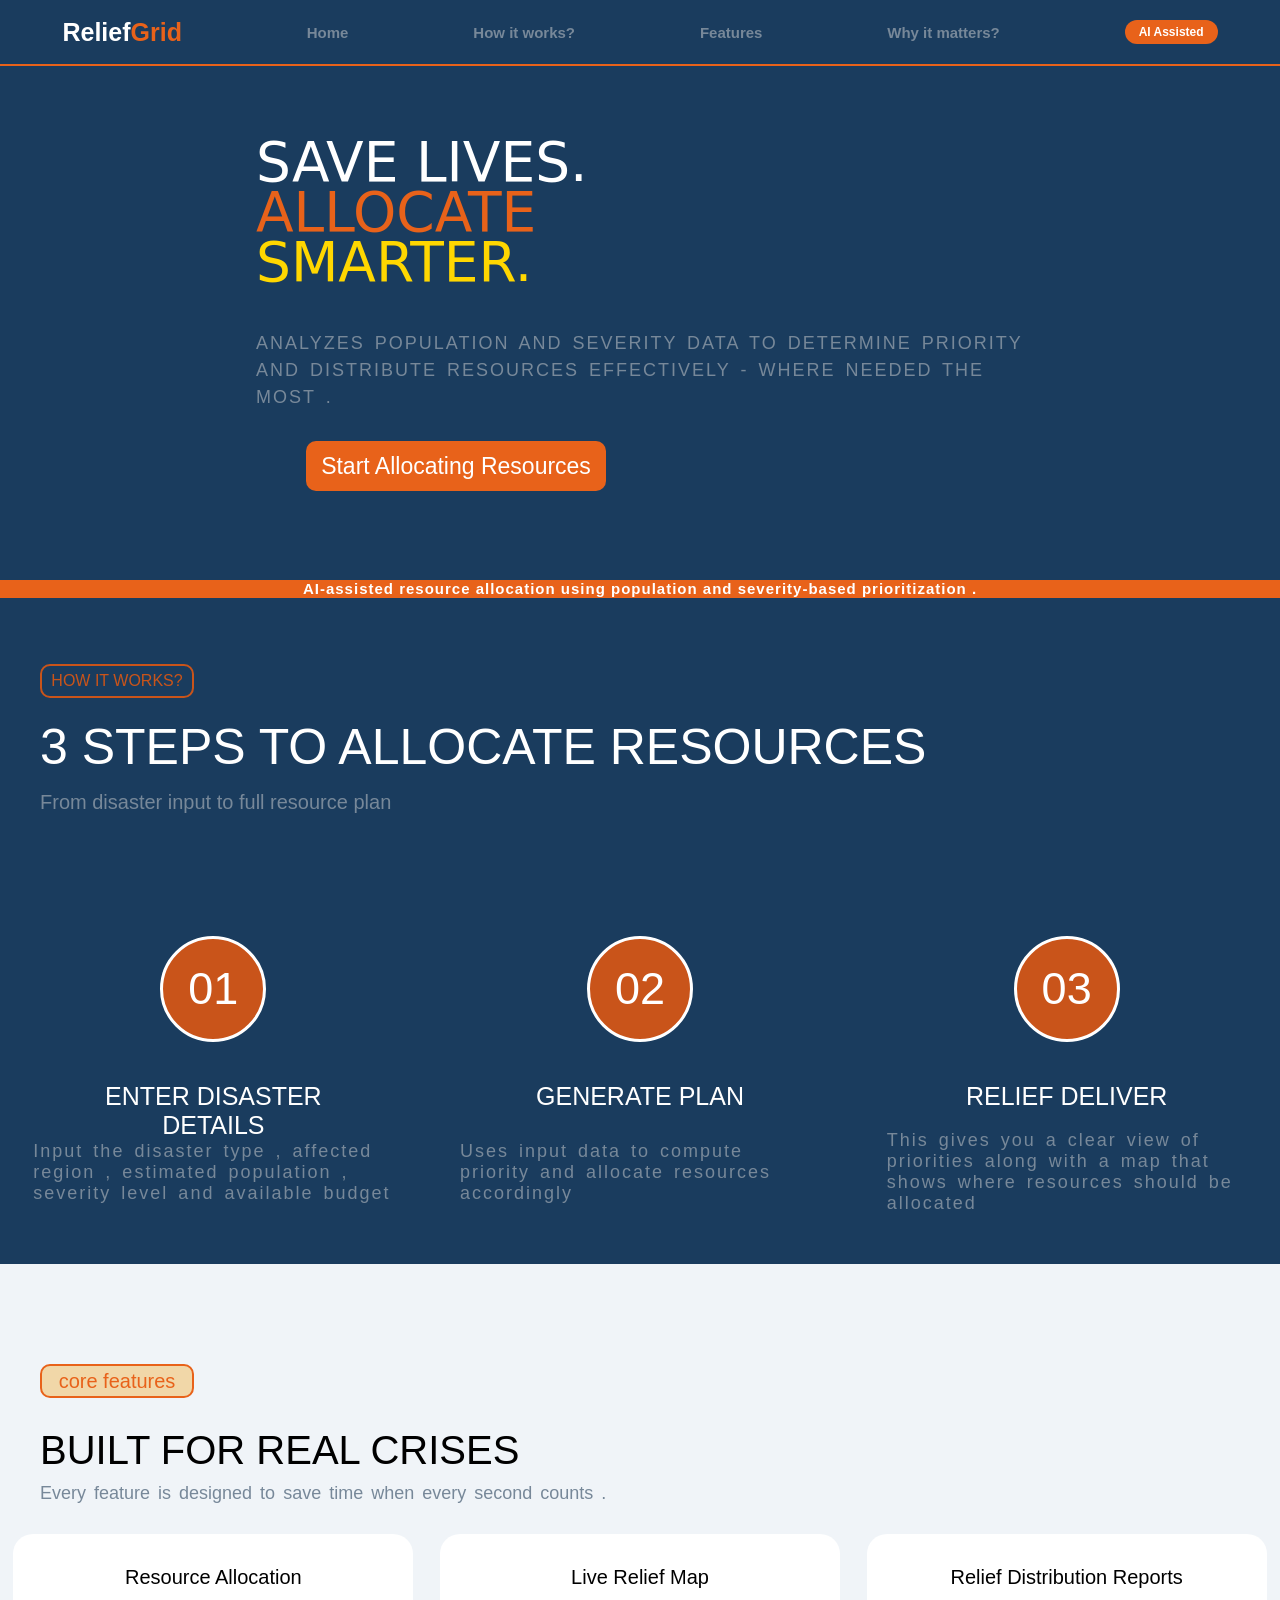
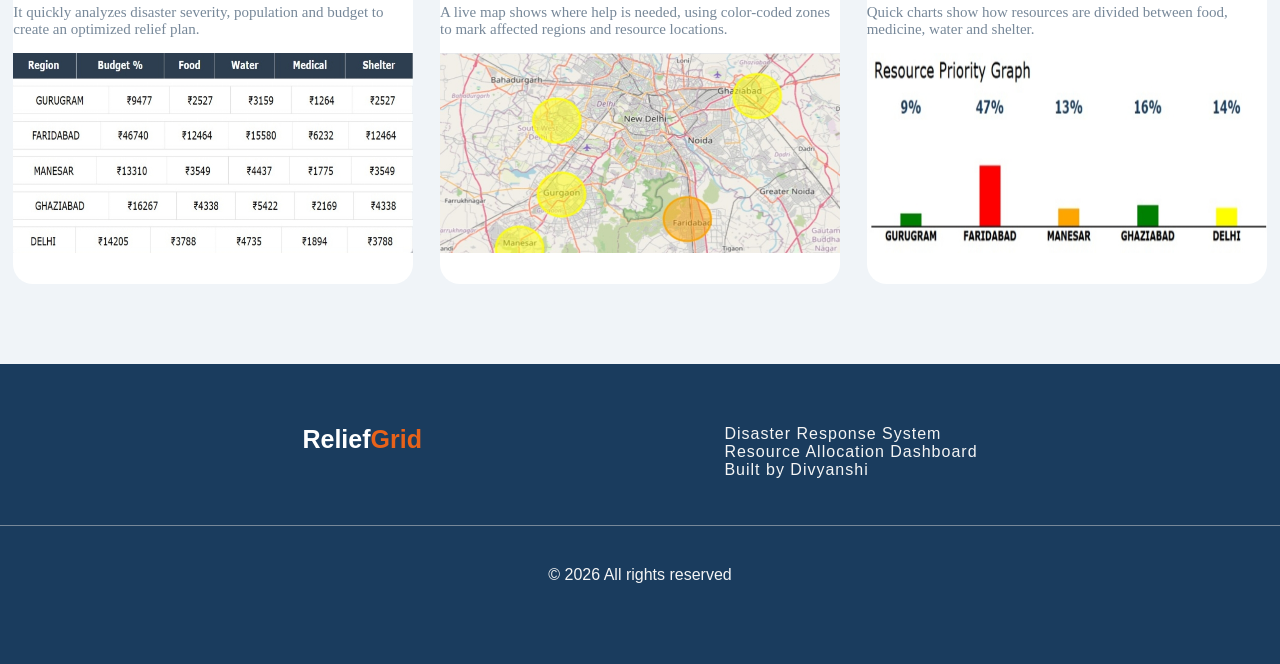
==== index.html @ 95c6413b "Rename 01_index.html to index.html" ====
<!DOCTYPE html>
<html lang="en">
<head>
    <meta charset="UTF-8">
    <meta name="viewport" content="width=device-width, initial-scale=1.0">
    <link rel="stylesheet" href="04_style.css">
    <title>Smart Resource Allocation</title>
</head>
<body>
    <div class="navbar">
        <div class="logo">
            <div class="firstword">Relief</div>
            <div class="secondword">Grid</div>
        </div>
        <div class="items">
            Home
        </div>
        <div class="items">
            How it works?
        </div>
        <div class="items">
            Features
        </div>
        <div class="items">
            Why it matters?
        </div>
        <div class="badge">
            AI Assisted
        </div>
    </div>
    <div class="main">
        <div class="herosection">
            <div class="tagline">
                <div class="first" >SAVE LIVES.</div>
                <div class="second">ALLOCATE</div>
                <div class="third">SMARTER.</div>
            </div>
            <div class="content">
                Analyzes population and severity data to determine priority and distribute resources effectively - where needed the most .
            </div>
            <div class="click">
                <button><a href="02_input.html">Start Allocating Resources</a></button>
            </div>
        </div>
        <div class="tag">
            AI-assisted resource allocation using population and severity-based prioritization .
        </div>
    </div>

    <div class="working">
            <div class="workheading">
                How it works? 
            </div>
            <div class="stepheading">
                3  steps  to  allocate  resources
            </div>
            <div class="subheading">
                From disaster input to full resource plan
            </div>
            <div class="processbox">
                <div class="process">
                    <div class="circle">
                        01
                    </div>
                    <div class="subline">
                        enter disaster details
                    </div>
                    <div class="line">
                        Input the disaster type , affected region , estimated population , severity level and available budget
                    </div>  
                </div>
                <div class="process">
                    <div class="circle">
                        02
                    </div>
                    <div class="subline">
                         generate plan
                    </div>
                    <div class="line">
                        Uses input data to compute priority and allocate resources accordingly 
                    </div>
                </div>
                <div class="process">
                    <div class="circle">
                        03
                    </div>
                    <div class="subline">
                       relief deliver
                    </div>
                    <div class="line">
                       This gives you a clear view of priorities along with a map that shows where resources should be allocated 
                    </div> 
            </div>
    </div>
    <div class="thirdelement">
        <div class="thirdlogo">
            core features
        </div>
        <div class="thirdheading">
            built for real crises
        </div>
        <div class="thirdsubheading">
            Every feature is designed to save time when every second counts .
        </div>
        <div class="thirdbox">
            <div class="thirdmaincontent">
                Resource Allocation
                <p class="thirdline">It quickly analyzes disaster severity, population and budget to create an optimized relief plan.</p>
                <div class="imagebox"><img src="table allocation.jpeg"></div>
            </div>
            <div class="thirdmaincontent">
                Live Relief Map
                <p class="thirdline">A live map shows where help is needed, using color-coded zones to mark affected regions and resource locations.</p>
                <div class="imagebox"><img src="graph box.jpeg"></div>
            </div>
            <div class="thirdmaincontent">
                Relief Distribution Reports
                <p class="thirdline">Quick charts show how resources are divided between food, medicine, water and shelter.</p>
                <div class="imagebox"><img src="priority graph.jpeg"></div>
            </div>
        </div>
    </div>
    <footer>
        <div class="footmain">
            <div class="logo">
            <div class="firstword">Relief</div>
            <div class="secondword">Grid</div>
        </div>
        <div class="endcontent">
            <div class="endline">Disaster Response System</div>
            <div class="endline">Resource Allocation Dashboard</div>
            <div class="endline">Built by Divyanshi</div>
        </div>
        </div>
        <div class="lastline">
           © 2026 All rights reserved
        </div>
    </footer>
    

</body>
</html>
---- 04_style.css ----
body{
    padding: 0;
    margin: 0;
    background-color: #f0f4f8;
    font-family: 'Franklin Gothic Medium', 'Arial Narrow', Arial, sans-serif;
}
.navbar{
    height: 64px;
    width: 100%;
    background-color: #1a3c5e;
    position: fixed;
    top: 0;
    left: 0;
    display: flex;
    align-items: center;
    justify-content: space-around;
    border-bottom: 2px solid #e8621a ;
}
.logo{
    font-size: 25px;
    font-weight: bolder;
    display: flex;
}
.firstword{
    color: white;
}
.secondword{
    color: #e8621a;
}
.title{
    font-size: 30px;
    color: white;
    width: 30%;
}
.items{
    color: lightslategrey;
    font-size: 15px;
    font-weight: 600;
}
.items:hover{
    color: white;
}
.badge{
    background-color:#e8621a;
    border-radius: 20px;
    font-size: 12px;
    font-weight: 600;
    color: white;
    padding:5px 14px;
}
.click{
    height: 100px;
    display: flex;
    flex-direction: row;
    margin-left: none;
}
.tag{
    height: 18px;
    width: 100%;
    background-color: #e8621a;
    bottom: 0;
    color: white;
    font-size: 15px;
    font-weight: bold;
    text-align: center;
    margin-top: 50px;
    letter-spacing: 1px;
}
button{
    border-radius: 10px;
    background-color: #e8621a;
    height: 50px;
    width: 300px;
    border: none;
    margin: 140px 50px ;
    margin-top: 30px;
}
button a{
    color: white;
    font-size: 23px;
    text-decoration: none;
}
button:hover{
    background-color: #c9541a;}
.main{
    height: 600px;
    width: 100%;
    background-color: #1a3c5e;
    display: flex;
    flex-direction: column;
    align-items: center;
    justify-content: center;
    margin-top: 64px;
}
.first{
    color: white;
}.second{
    color: #e8621a;
}
.third{
    color: gold;
}
.herosection{
    height: 400px;
    width: 60%;
    background-color:linear-gradient(#12283f,#1e466d,#27598c);
}
.first, .second , .third{
    height: 50px;
}
.tagline{
    font-family:system-ui, -apple-system, BlinkMacSystemFont, 'Segoe UI', Roboto, Oxygen, Ubuntu, Cantarell, 'Open Sans', 'Helvetica Neue', sans-serif;
    font-size: 55px;
    height: 200px;
    display: block;
    margin-bottom: none;
}
.content{
    color: lightslategray;
    text-transform: uppercase;
    line-height: 1.5;
    white-space: wrap;
    font-size: 18px;
    word-spacing: 3px;
    letter-spacing: 2px;
}

.working{
    background-color: #1a3c5e;
    height: 600px;
    width: 100%;
}
.workheading{
    border: 2px solid #c9541a;
    border-radius: 10px;
    color: #c9541a;
    text-transform: uppercase;
    height: 30px;
    width: 150px;
    display: flex;
    align-items: center;
    justify-content: center;
    margin-left: 40px;
}
.stepheading{
    font-size: 50px;
    color: white;
    margin-left: 40px;
    text-transform: uppercase;
    margin-top: 20px;
}
.subheading{
    font-size: 20px;
    color: lightslategray;
    margin-top: 15px;
    margin-left: 40px;
}
.circle{
    height: 100px;
    width: 100px;
    background-color: #c9541a;
    color: white;
    font-size: 45px;
    border-radius: 50%;
    border: 3px solid white;
    display: flex;
    align-items: center;
    justify-content: center; 
    margin-top: 30px;
    margin-bottom: 30px;
    margin-left: none;
}
.subline{
    height: 40px;
    width: 300px;
    font-size: 25px;
    color: white;
    text-transform: uppercase;
    margin-top: 10px;
    text-align: center;
}
.line{
    display: flex;
    align-items: center;
    justify-content: center;
    height: 100px;
    width: 25
    0px;
    font-size: 18px;
    color: lightslategrey;
    word-spacing: 3px;
    letter-spacing: 2px;
}
.processbox{
    display: flex;
    align-items: center;
    justify-content: space-around;
    height: 500px;
}
.process{
    display: flex;
    flex-direction: column;
    align-items: center;
    justify-content: center;
    height: 350px;
    width: 360px;
    margin-top: none;
}
.thirdelement{
    height: 600px;
    width: 100%;
    background-color: #f0f4f8;
}
.thirdlogo{
    margin-top: 50px;
    color: #e8621a;
    border-radius: 10px;
    border:2px solid #e8621a;
    height: 30px;
    width: 150px;
    display: flex;
    align-items: center;
    justify-content: center;
    margin-left: 40px;
    font-size: 20px;
    background-color: rgb(241, 215, 168);
}
.thirdheading{
    color: black;
    font-size: 40px;
    text-transform: uppercase;
    margin-left: 40px;
    margin-top: 30px;
}
.thirdsubheading{
    color: lightslategrey;
    font-size: 18px;
    margin-left: 40px;
    margin-top: 10px;
    word-spacing: 3px;
}
.thirdbox{
    height: 400px;
    width: 100%;
    display: flex;
    align-items: center;
    justify-content: space-around;
}
.thirdmaincontent{
    height: 350px;
    width: 400px;
    background-color: white;
    border-radius: 20px;
    margin-top: 10px;
    font-size: 20px;
    color: black;
    display:flex;
    flex-direction: column;
    align-items: center;
    justify-content: center;
}
.thirdline{
    font-size: 15px;
    color: lightslategrey;
    font-family:Georgia, 'Times New Roman', Times, serif
}
.imagebox{
    width: 400px;
    height: 200px;
    overflow: hidden;
}
.imagebox img{
    height: 100%;
    width: 100%;
    background-size:cover;
}
footer{
    height:300px;
    width:100%;
    background-color: #1a3c5e;
    display: flex;
    flex-direction: column;
    align-items: center;
    justify-content: center;
    color:whitesmoke;
}
.footmain{
    height: 100px;
    width: 100%;
    margin-bottom: 40px;
    display: flex;
    align-self: center;
    justify-content: space-evenly;
    border-bottom: 1px solid lightslategrey;
}
.endline{
    letter-spacing: 1px;
}
.lastline{
    margin-bottom: 20px;
    display: flex;
    align-items: center;
    justify-content: center;
}
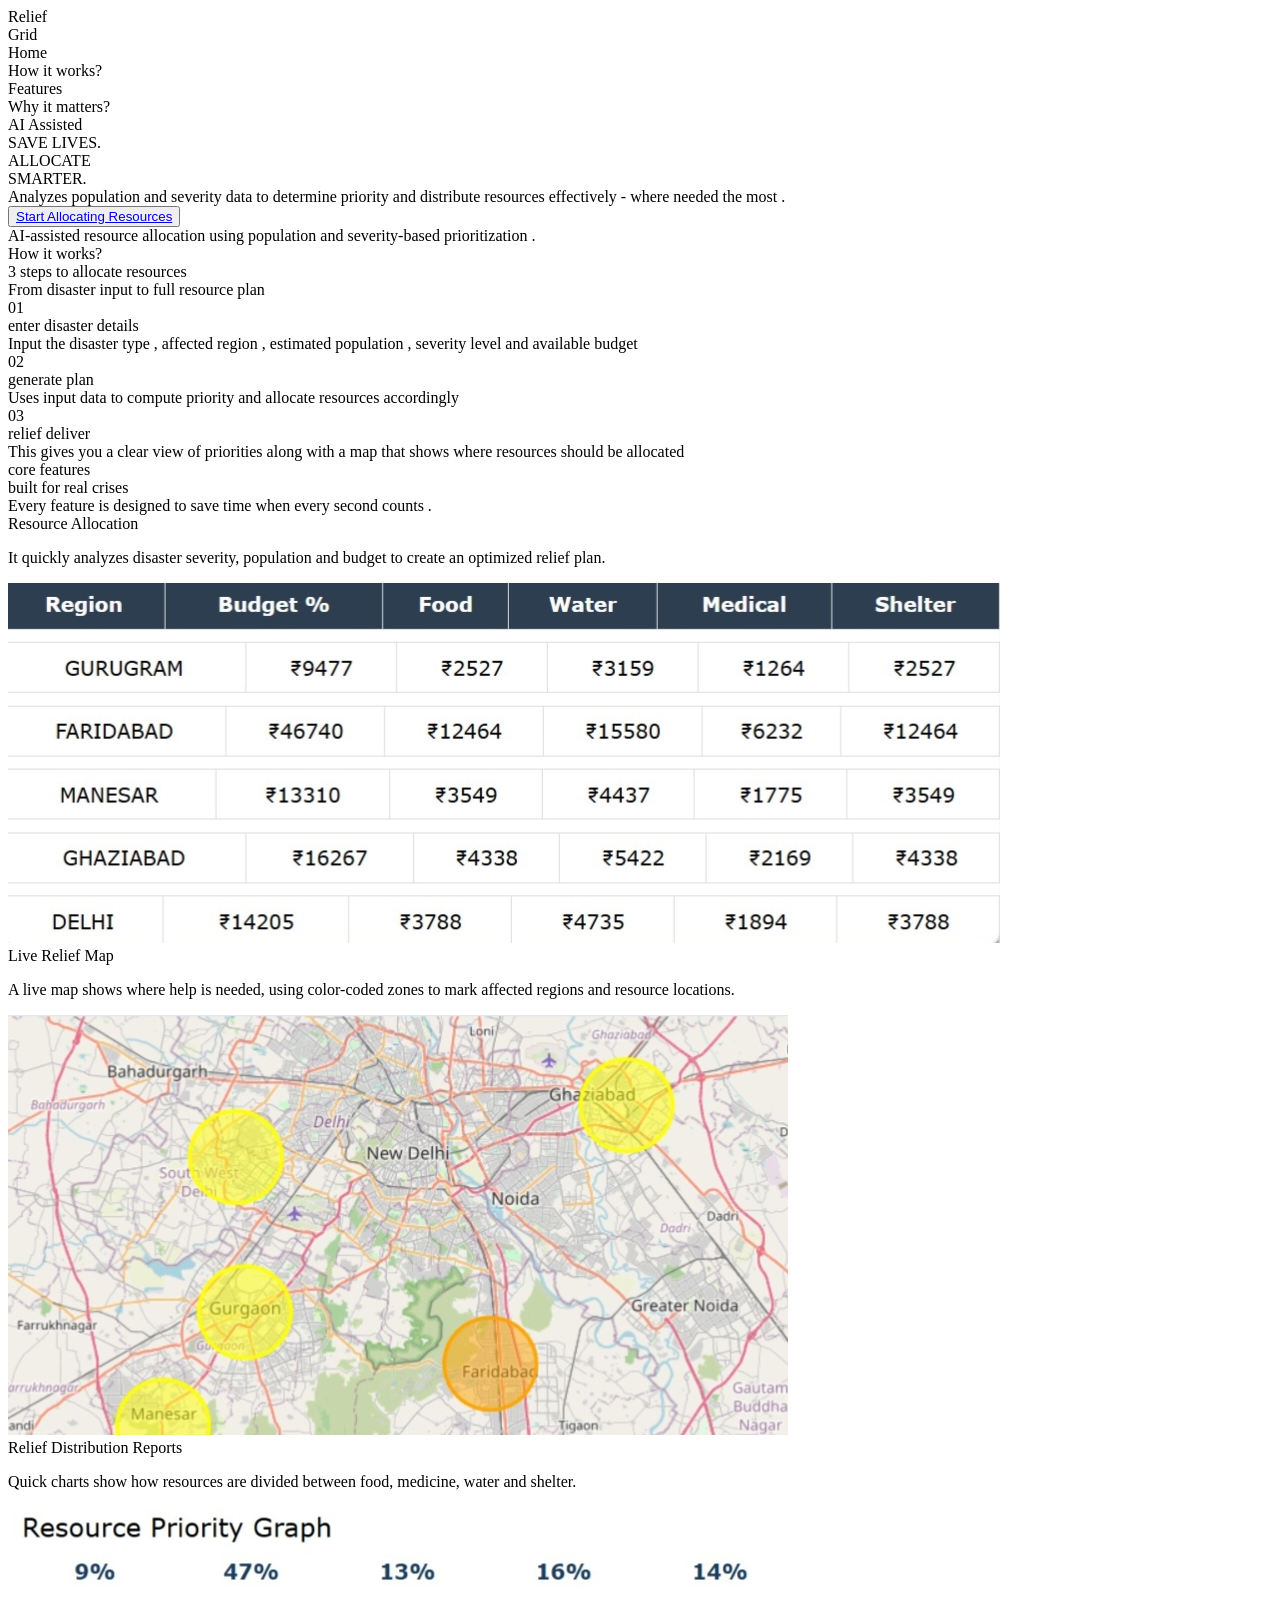
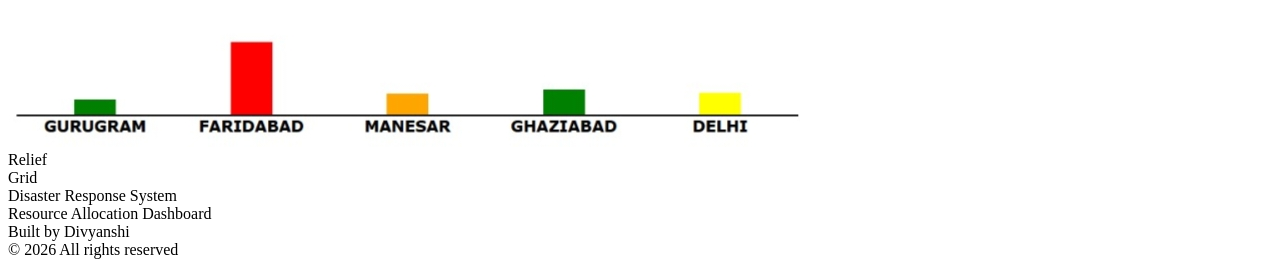
==== commit a4b4ac9d: "Update index.html" ====
--- a/index.html
+++ b/index.html
@@ -3,7 +3,7 @@
 <head>
     <meta charset="UTF-8">
     <meta name="viewport" content="width=device-width, initial-scale=1.0">
-    <link rel="stylesheet" href="04_style.css">
+    <link rel="stylesheet" href="style.css">
     <title>Smart Resource Allocation</title>
 </head>
 <body>
@@ -39,7 +39,7 @@
                 Analyzes population and severity data to determine priority and distribute resources effectively - where needed the most .
             </div>
             <div class="click">
-                <button><a href="02_input.html">Start Allocating Resources</a></button>
+                <button><a href="input.html">Start Allocating Resources</a></button>
             </div>
         </div>
         <div class="tag">
